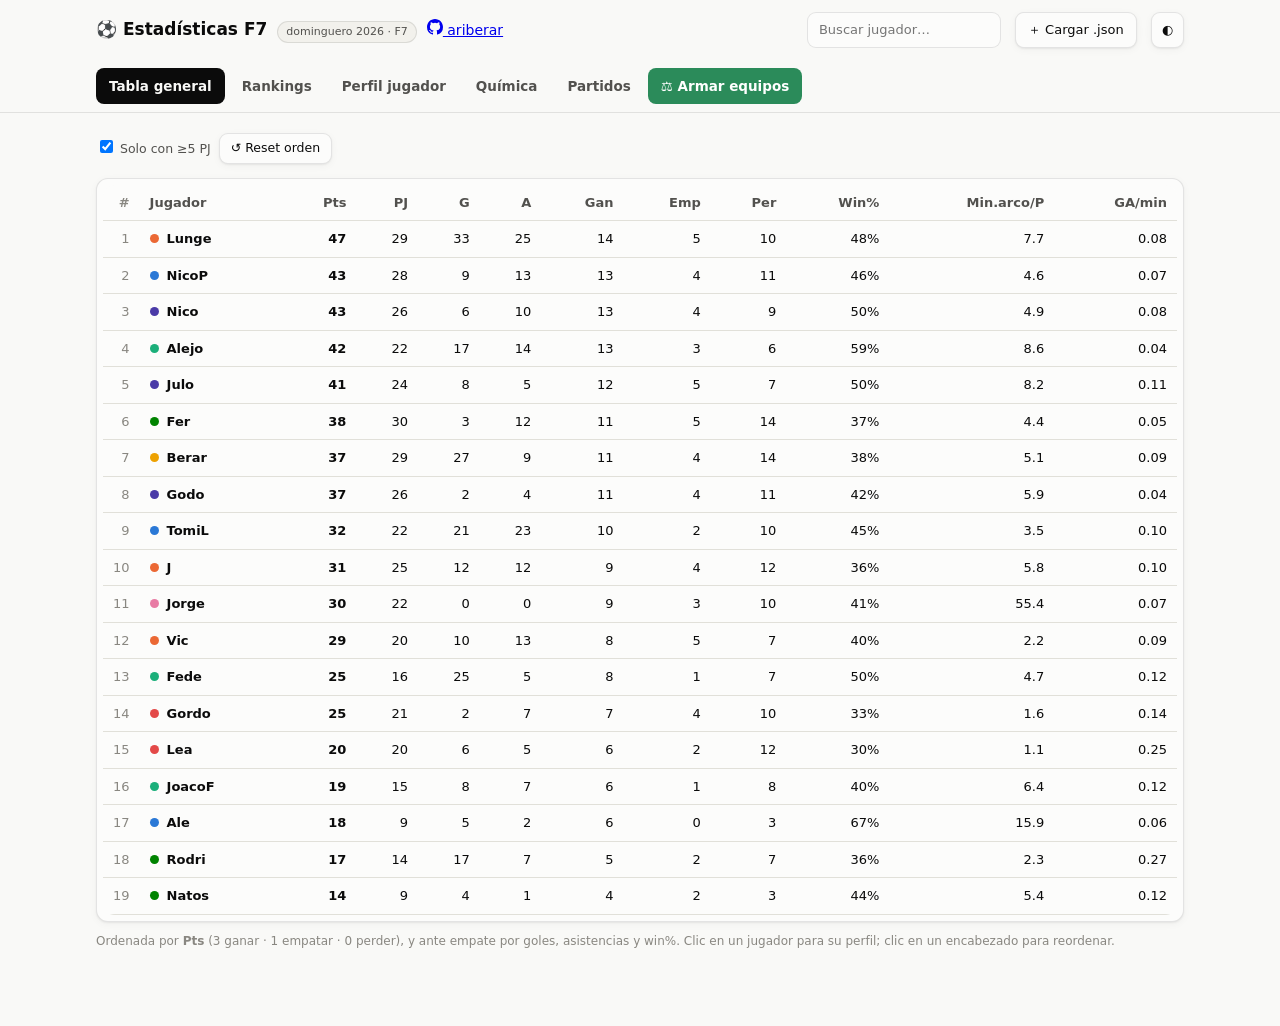
==== index.html @ dde93b11 "separe los datos del body del html a un .json" ====
<!DOCTYPE html>
<html lang="es">
<head>
<meta charset="utf-8">
<meta name="viewport" content="width=device-width, initial-scale=1">
<title>Estadísticas Fútbol 7 — Panel</title>
<link rel="stylesheet" href="/styles.css">
<script src="/scripts.js" defer></script>
</head>
<body>
<header>
  <div class="hbar">
   <div class="brand">
  <b>⚽ Estadísticas F7</b>
  <span class="badge" id="seasonBadge">temporada</span>
  <a href="https://github.com/ariberar"
     target="_blank"
     rel="noopener noreferrer"
     class="github-link">
    <svg height="16" width="16" viewBox="0 0 16 16" fill="currentColor">
      <path d="M8 0C3.58 0 0 3.58 0 8a8 8 0 0 0 5.47 7.59c.4.07.55-.17.55-.38
      0-.19-.01-.82-.01-1.49-2.01.37-2.53-.49-2.69-.94-.09-.23-.48-.94-.82-1.13
      -.28-.15-.68-.52-.01-.53.63-.01 1.08.58 1.23.82.72 1.21 1.87.87 2.33.66
      .07-.52.28-.87.51-1.07-1.78-.2-3.64-.89-3.64-3.95
      0-.87.31-1.59.82-2.15-.08-.2-.36-1.02.08-2.12
      0 0 .67-.21 2.2.82a7.65 7.65 0 0 1 4 0c1.53-1.04 2.2-.82 2.2-.82
      .44 1.1.16 1.92.08 2.12.51.56.82 1.27.82 2.15
      0 3.07-1.87 3.75-3.65 3.95.29.25.54.73.54 1.48
      0 1.07-.01 1.93-.01 2.2 0 .21.15.46.55.38A8.01 8.01 0 0 0 16 8
      c0-4.42-3.58-8-8-8z"/>
    </svg>
    ariberar
  </a>
</div>
    <div class="spacer"></div>
    <input class="search" id="search" placeholder="Buscar jugador…" autocomplete="off" list="playerList">
    <datalist id="playerList"></datalist>
    <button class="btn" id="loadBtn">＋ Cargar .json</button>
    <button class="btn icon" id="themeBtn" title="Tema">◐</button>
    <input type="file" id="fileInput" accept=".json" multiple hidden>
  </div>
  <div class="hbar" style="padding-top:0;padding-bottom:8px">
    <nav class="tabs" id="tabs">
      <button data-tab="tabla" aria-selected="true">Tabla general</button>
      <button data-tab="rankings">Rankings</button>
      <button data-tab="perfil">Perfil jugador</button>
      <button data-tab="quimica">Química</button>
      <button data-tab="partidos">Partidos</button>
      <a class="armlink" href="armador.html">⚖️ Armar equipos</a>
    </nav>
  </div>
</header>

<div class="wrap">
  <section class="tab" id="tab-tabla">
    <div class="controls">
      <label class="lbl"><input type="checkbox" id="minPj" checked> Solo con ≥5 PJ</label>
      <button class="btn" id="resetTable" style="padding:5px 11px;font-size:12.5px">↺ Reset orden</button>
      <span class="spacer"></span>
    </div>
    <div class="card" style="padding:6px"><div class="tblwrap"><table class="data" id="mainTable"></table></div></div>
    <p class="hint" style="margin-top:10px">Ordenada por <b>Pts</b> (3 ganar · 1 empatar · 0 perder), y ante empate por goles, asistencias y win%. Clic en un jugador para su perfil; clic en un encabezado para reordenar.</p>
  </section>

  <section class="tab tabhide" id="tab-rankings">
    <div class="controls">
      <div class="seg" id="rankMetric">
        <button data-k="goles" aria-pressed="true">Goleadores</button>
        <button data-k="asis">Asistencias</button>
        <button data-k="impacto">Impacto</button>
        <button data-k="winpct">Win %</button>
      </div>
      <label class="lbl" style="margin-left:8px"><input type="checkbox" id="rankAvg"> Promedio por partido</label>
      <label class="lbl"><input type="checkbox" id="minPj2" checked> ≥5 PJ</label>
    </div>
    <div class="card"><h3 id="rankTitle">Goleadores</h3><div class="sub" id="rankSub"></div><div class="bars" id="rankBars"></div></div>
    <div class="card" style="margin-top:14px"><h3>Totales de la temporada</h3><div class="sub">en lo que va del año</div><div class="recs" id="seasonTotals"></div></div>
    <div class="card" style="margin-top:14px"><h3>Récords de la temporada</h3><div class="sub">las marcas más altas de un solo partido y las mejores rachas</div><div class="recs" id="seasonRecs"></div></div>
    <div class="card" style="margin-top:14px"><h3>Distribuciones</h3><div class="sub">cómo se reparten los goles</div><div id="histos"></div></div>
  </section>

  <section class="tab tabhide" id="tab-perfil">
    <div class="controls"><select class="sel" id="playerSel"></select></div>
    <div id="perfilBody" class="grid"></div>
  </section>

  <section class="tab tabhide" id="tab-quimica">
    <div class="controls">
      <div class="seg" id="quimMode">
        <button data-q="winmat" aria-pressed="true">Win% por dupla</button>
        <button data-q="coplay">Con quién juega</button>
        <button data-q="assist">Red de asistencias</button>
      </div>
    </div>
    <div class="card" id="quimCard"></div>
    <p class="hint" id="quimHint" style="margin-top:10px"></p>
  </section>

  <section class="tab tabhide" id="tab-partidos">
    <div class="card" style="margin-bottom:14px">
      <h3>Filtrar por jugadores</h3>
      <div class="sub">Agregá jugadores para ver en qué partidos coincidieron y cómo les fue juntos y en cada combinación de equipos.</div>
      <div class="chips" id="partChips">
        <input class="txt" id="partFilterInput" list="playerList" placeholder="Agregar jugador…" style="min-width:150px">
      </div>
      <div id="comboBox" style="margin-top:14px"></div>
    </div>
    <div class="card">
      <h3 id="partTitle">Partidos de la temporada</h3>
      <div class="sub" id="partSub"></div>
      <div class="hint" style="margin:-2px 0 10px">👆 Tocá un partido para desplegar su línea de tiempo y el resumen.</div>
      <div id="partList"></div>
      <div class="legend"><span><span class="cdot on"></span> tiene ese dato</span><span class="muted">completitud: goles · tiros · atajadas · ocasiones · quites</span></div>
    </div>
  </section>
</div>
<div class="tt" id="tt"></div>

</body>
</html>
---- styles.css ----
:root{
    color-scheme: light;
    --plane:#f9f9f7; --surface:#fcfcfb; --surface2:#f2f1ec;
    --ink:#0b0b0b; --ink2:#52514e; --muted:#898781;
    --grid:#e1e0d9; --axis:#c3c2b7; --border:rgba(11,11,11,0.10);
    --s1:#2a78d6; --s2:#eb6834; --s3:#1baf7a; --s4:#eda100;
    --s5:#e87ba4; --s6:#008300; --s7:#4a3aa7; --s8:#e34948;
    --good:#0ca30c; --bad:#d03b3b; --warn:#f5b301;
    --t1:#2a78d6; --t2:#eb6834; /* Paredón / Canchita */
    --radius:12px; --sh:0 1px 2px rgba(11,11,11,.06),0 2px 8px rgba(11,11,11,.04);
  }
  @media (prefers-color-scheme:dark){:root:not([data-theme="light"]){
    color-scheme:dark;
    --plane:#0d0d0d; --surface:#1a1a19; --surface2:#232320;
    --ink:#fff; --ink2:#c3c2b7; --muted:#898781;
    --grid:#2c2c2a; --axis:#383835; --border:rgba(255,255,255,0.10);
    --s1:#3987e5; --s2:#d95926; --s3:#199e70; --s4:#c98500;
    --s5:#d55181; --s6:#008300; --s7:#9085e9; --s8:#e66767;
    --good:#0ca30c; --bad:#d03b3b; --warn:#f5b301;
    --t1:#3987e5; --t2:#d95926;
  }}
  :root[data-theme="dark"]{
    color-scheme:dark;
    --plane:#0d0d0d; --surface:#1a1a19; --surface2:#232320;
    --ink:#fff; --ink2:#c3c2b7; --muted:#898781;
    --grid:#2c2c2a; --axis:#383835; --border:rgba(255,255,255,0.10);
    --s1:#3987e5; --s2:#d95926; --s3:#199e70; --s4:#c98500;
    --s5:#d55181; --s6:#008300; --s7:#9085e9; --s8:#e66767;
    --good:#0ca30c; --bad:#d03b3b; --warn:#f5b301;
    --t1:#3987e5; --t2:#d95926;
  }
  *{box-sizing:border-box}
  html,body{margin:0}
  body{background:var(--plane);color:var(--ink);
    font:14px/1.5 system-ui,-apple-system,"Segoe UI",sans-serif;-webkit-text-size-adjust:100%;}
  h1,h2,h3{margin:0;font-weight:650;letter-spacing:-.01em}
  .wrap{max-width:1120px;margin:0 auto;padding:0 16px 64px}
  header{position:sticky;top:0;z-index:20;background:var(--plane);border-bottom:1px solid var(--border)}
  .hbar{max-width:1120px;margin:0 auto;padding:12px 16px;display:flex;align-items:center;gap:14px;flex-wrap:wrap}
  .brand{display:flex;align-items:baseline;gap:10px}
  .brand b{font-size:17px}
  .badge{font-size:11px;color:var(--ink2);background:var(--surface2);padding:2px 8px;border-radius:999px;border:1px solid var(--border)}
  .spacer{flex:1}
  .btn{font:inherit;font-size:13px;color:var(--ink);background:var(--surface);border:1px solid var(--border);border-radius:9px;padding:7px 12px;cursor:pointer;box-shadow:var(--sh)}
  .btn:hover{background:var(--surface2)}
  .btn.icon{padding:7px 10px}
  input.search,input.txt{font:inherit;font-size:13px;background:var(--surface);color:var(--ink);border:1px solid var(--border);border-radius:9px;padding:7px 11px;min-width:170px}
  nav.tabs{display:flex;gap:4px;overflow-x:auto;padding:8px 0 0}
  nav.tabs button{font:inherit;font-size:13.5px;font-weight:550;color:var(--ink2);background:none;border:none;border-radius:8px;padding:8px 13px;cursor:pointer;white-space:nowrap}
  nav.tabs button:hover{background:var(--surface2);color:var(--ink)}
  nav.tabs button[aria-selected="true"]{background:var(--ink);color:var(--plane)}
  .armlink{font:inherit;font-size:13.5px;font-weight:600;color:#fff;background:#2b8b5a;border-radius:8px;padding:8px 13px;white-space:nowrap;text-decoration:none;margin-left:auto;align-self:center}
  .armlink:hover{background:#3fae74}
  section.tab{padding-top:20px}
  .grid{display:grid;gap:14px}
  .card{background:var(--surface);border:1px solid var(--border);border-radius:var(--radius);box-shadow:var(--sh);padding:16px}
  .card h3{font-size:13px;color:var(--ink2);font-weight:600;margin-bottom:2px;text-transform:uppercase;letter-spacing:.03em}
  .card .sub{font-size:12px;color:var(--muted);margin-bottom:12px}
  .tiles{display:grid;grid-template-columns:repeat(auto-fit,minmax(120px,1fr));gap:10px}
  .tile{background:var(--surface);border:1px solid var(--border);border-radius:var(--radius);padding:12px 14px;box-shadow:var(--sh)}
  .tile .v{font-size:26px;font-weight:680;letter-spacing:-.02em;line-height:1.1}
  .tile .k{font-size:11.5px;color:var(--muted);text-transform:uppercase;letter-spacing:.03em;margin-top:2px}
  .tile .v small{font-size:14px;color:var(--muted);font-weight:500}
  .tblwrap{overflow-x:auto;border-radius:var(--radius)}
  table.data{border-collapse:collapse;width:100%;font-variant-numeric:tabular-nums;font-size:13px}
  table.data th,table.data td{padding:8px 10px;text-align:right;white-space:nowrap;border-bottom:1px solid var(--grid)}
  table.data th:first-child,table.data td:first-child{text-align:right;width:34px;color:var(--muted)}
  table.data th:nth-child(2),table.data td:nth-child(2){text-align:left;position:sticky;left:0;background:var(--surface)}
  table.data th{color:var(--ink2);font-weight:600;cursor:pointer;user-select:none;position:sticky;top:0;background:var(--surface);z-index:1}
  table.data th:hover{color:var(--ink)}
  table.data th.sorted{color:var(--ink)}
  table.data th.sorted::after{content:" ▾";color:var(--muted)}
  table.data th.asc.sorted::after{content:" ▴"}
  table.data td.hi{font-weight:680}
  table.data tbody tr{cursor:pointer}
  table.data tbody tr:hover td,table.data tbody tr:hover td:nth-child(2){background:var(--surface2)}
  .pname{display:flex;align-items:center;gap:8px;font-weight:600}
  .dot{width:9px;height:9px;border-radius:50%;flex:none}
  .bars{display:flex;flex-direction:column;gap:7px}
  .brow{display:grid;grid-template-columns:120px 1fr 46px;align-items:center;gap:10px;font-size:13px}
  .brow .nm{overflow:hidden;text-overflow:ellipsis;white-space:nowrap}
  .btrk{background:var(--surface2);border-radius:5px;height:16px;position:relative;overflow:hidden}
  .bfil{display:block;height:100%;border-radius:5px 4px 4px 5px;min-width:3px}
  .brow .vv{text-align:right;font-variant-numeric:tabular-nums;color:var(--ink2)}
  .controls{display:flex;gap:8px;flex-wrap:wrap;align-items:center;margin-bottom:14px}
  .seg{display:inline-flex;background:var(--surface2);border-radius:9px;padding:3px;gap:2px;flex-wrap:wrap}
  .seg button{font:inherit;font-size:12.5px;border:none;background:none;color:var(--ink2);padding:5px 11px;border-radius:7px;cursor:pointer}
  .seg button[aria-pressed="true"]{background:var(--surface);color:var(--ink);box-shadow:var(--sh)}
  select.sel{font:inherit;font-size:13px;background:var(--surface);color:var(--ink);border:1px solid var(--border);border-radius:9px;padding:7px 10px}
  label.lbl{font-size:12.5px;color:var(--ink2)}
  .muted{color:var(--muted)}
  .win{color:var(--good);font-weight:600}.loss{color:var(--bad);font-weight:600}.draw{color:var(--muted)}
  .tt{position:fixed;pointer-events:none;z-index:50;background:var(--ink);color:var(--plane);font-size:12px;padding:6px 9px;border-radius:7px;opacity:0;transition:opacity .08s;max-width:260px;box-shadow:var(--sh);line-height:1.45}
  svg text{fill:var(--ink2)}
  .hint{font-size:12px;color:var(--muted)}
  .matchrow{display:grid;grid-template-columns:92px 1fr auto;gap:12px;align-items:center;padding:11px 4px;border-bottom:1px solid var(--grid);cursor:pointer}
  .matchrow:hover{background:var(--surface2)}
  .matchrow .chev{color:var(--muted);font-size:11px;transition:transform .15s}
  .mwrap.open .chev{transform:rotate(90deg)}
  .tldetail{padding:6px 4px 14px;border-bottom:1px solid var(--grid);background:var(--surface2)}
  .tlvideo{display:inline-block;margin:4px 4px 10px;padding:8px 14px;background:var(--s8);color:#fff;border-radius:9px;font-size:13px;font-weight:600;box-shadow:var(--sh)}
  .tlvideo:hover{filter:brightness(1.08)}
  .tlvideo.tlfull{background:var(--s1)}
  .resumen{padding:2px 2px 4px}
  .reschips{display:flex;gap:6px;flex-wrap:wrap;justify-content:center;margin:2px 0 12px}
  .rchip{font-size:11.5px;padding:3px 10px;border-radius:999px;border:1px solid var(--border);color:var(--ink2);font-variant-numeric:tabular-nums}
  .rchip.t1{border-color:var(--t1);color:var(--t1)} .rchip.t2{border-color:var(--t2);color:var(--t2)}
  .rescols{display:grid;grid-template-columns:1fr 1fr;gap:10px}
  .rescol{border:1px solid var(--border);border-radius:10px;padding:10px 12px;background:var(--surface)}
  .rescol.t1{border-top:3px solid var(--t1)} .rescol.t2{border-top:3px solid var(--t2)}
  .resh{font-weight:700;font-size:13px;margin-bottom:6px}
  .rescol.t1 .resh{color:var(--t1)} .rescol.t2 .resh{color:var(--t2)}
  .resrow{display:flex;justify-content:space-between;gap:8px;font-size:12.5px;padding:3px 0;cursor:pointer;border-bottom:1px solid var(--grid)}
  .resrow:last-child{border-bottom:none} .resrow:hover .resn{color:var(--ink);text-decoration:underline}
  .resn{font-weight:600} .resv{font-variant-numeric:tabular-nums;color:var(--muted);white-space:nowrap}
  .resarco{font-size:11.5px;color:var(--ink2);margin-top:6px;padding-top:5px;border-top:1px dashed var(--grid)}
  @media(max-width:560px){.rescols{grid-template-columns:1fr}}
  .modal{position:fixed;inset:0;z-index:100;background:rgba(0,0,0,.55);display:flex;align-items:center;justify-content:center;padding:16px}
  .modalbox{background:var(--surface);border:1px solid var(--border);border-radius:14px;max-width:640px;width:100%;max-height:88vh;display:flex;flex-direction:column;box-shadow:0 10px 40px rgba(0,0,0,.45)}
  .modalhd{display:flex;align-items:center;justify-content:space-between;gap:10px;padding:12px 16px;border-bottom:1px solid var(--border);font-size:14px}
  .modalx{border:none;background:var(--surface2);color:var(--ink);border-radius:8px;width:30px;height:30px;cursor:pointer;font-size:14px;flex:none}
  .modalbody{padding:14px 16px;overflow:auto}
  .fchips{display:flex;gap:6px;flex-wrap:wrap;margin:12px 0 6px}
  .fchip{font-size:12px;padding:4px 11px;border-radius:999px;border:1px solid var(--border);background:var(--surface);color:var(--ink2);cursor:pointer}
  .fchip.on{background:var(--s3);color:#fff;border-color:transparent}
  .tl{display:flex;flex-direction:column;gap:2px;max-width:560px}
  .tlrow{display:grid;grid-template-columns:40px 12px 1fr;align-items:center;gap:8px;padding:3px 8px;font-size:12.5px}
  .tlmin{text-align:right;font-variant-numeric:tabular-nums;color:var(--muted);font-size:11px}
  .tltxt b{font-weight:650}
  .score{font-variant-numeric:tabular-nums;font-weight:680;font-size:15px}
  .teams{font-size:12.5px;color:var(--ink2);overflow:hidden}
  .teams .selp{font-weight:700;color:var(--ink);background:var(--surface2);padding:0 4px;border-radius:4px}
  .cov{display:flex;gap:4px}
  .cdot{width:7px;height:7px;border-radius:50%;background:var(--axis)}
  .cdot.on{background:var(--s3)}
  .tabhide{display:none}
  .recs{display:grid;grid-template-columns:repeat(auto-fit,minmax(150px,1fr));gap:8px}
  .rec{border:1px solid var(--border);border-radius:10px;padding:9px 11px;background:var(--surface)}
  .rec .rv{font-size:19px;font-weight:680}
  .rec .rk{font-size:11px;color:var(--muted)}
  .rec .rd{font-size:11px;color:var(--ink2);margin-top:1px}
  .chips{display:flex;gap:6px;flex-wrap:wrap;align-items:center}
  .pchip{display:inline-flex;align-items:center;gap:6px;font-size:12.5px;background:var(--surface2);border:1px solid var(--border);border-radius:999px;padding:3px 6px 3px 10px}
  .pchip b{font-weight:600}
  .pchip button{border:none;background:none;color:var(--muted);cursor:pointer;font-size:14px;line-height:1;padding:0 2px}
  .pchip button:hover{color:var(--bad)}
  .combo{border:1px solid var(--border);border-radius:10px;padding:10px 12px;margin-bottom:8px;background:var(--surface)}
  .combo .cfg{font-size:13px;font-weight:600;margin-bottom:3px}
  .wep{font-variant-numeric:tabular-nums;font-size:12.5px}
  .legend{display:flex;gap:14px;flex-wrap:wrap;font-size:12px;color:var(--ink2);margin-top:8px;align-items:center}
  .legend span{display:inline-flex;align-items:center;gap:5px}
  .sw{width:12px;height:12px;border-radius:3px;display:inline-block}
  @media(max-width:640px){
    .brow{grid-template-columns:84px 1fr 40px}
    table.data th:nth-child(2),table.data td:nth-child(2){position:static}
}
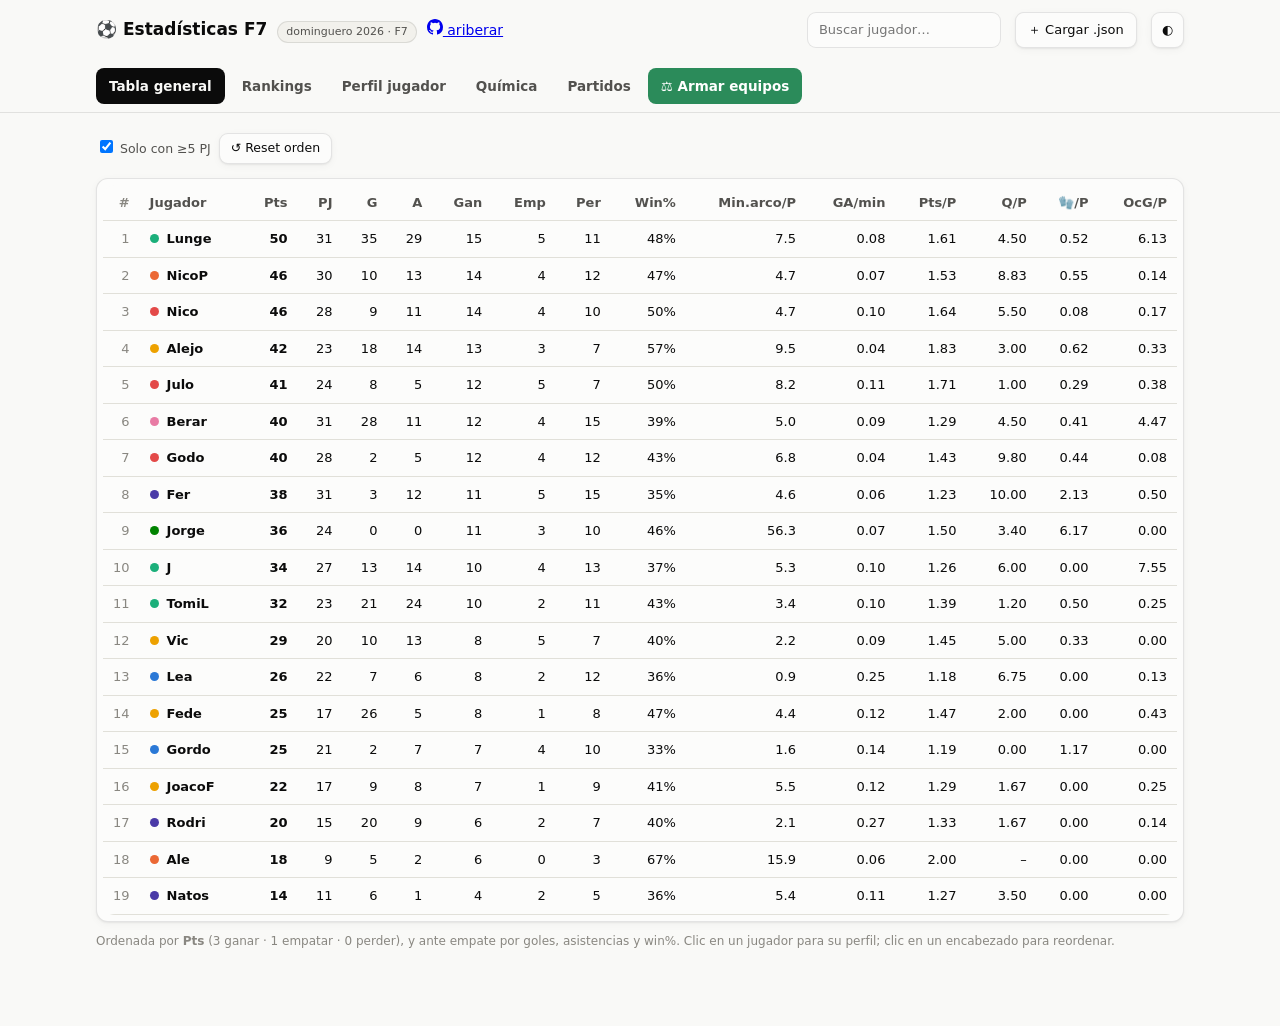
==== commit b731140d: "agregue algunas estadisticas" ====
--- a/index.html
+++ b/index.html
@@ -4,8 +4,8 @@
 <meta charset="utf-8">
 <meta name="viewport" content="width=device-width, initial-scale=1">
 <title>Estadísticas Fútbol 7 — Panel</title>
-<link rel="stylesheet" href="/styles.css">
-<script src="/scripts.js" defer></script>
+<link rel="stylesheet" href="./styles.css?v=20260921">
+<script src="./scripts.js?v=20260921b" defer></script>
 </head>
 <body>
 <header>
@@ -69,6 +69,10 @@
         <button data-k="asis">Asistencias</button>
         <button data-k="impacto">Impacto</button>
         <button data-k="winpct">Win %</button>
+        <button data-k="ptsPP">Pts esperados/P</button>
+        <button data-k="quites">Quites/P</button>
+        <button data-k="atajadas">Atajadas/P</button>
+        <button data-k="ocasiones">Ocasiones/P</button>
       </div>
       <label class="lbl" style="margin-left:8px"><input type="checkbox" id="rankAvg"> Promedio por partido</label>
       <label class="lbl"><input type="checkbox" id="minPj2" checked> ≥5 PJ</label>
--- a/styles.css
+++ b/styles.css
@@ -110,9 +110,11 @@
   .rescol.t1{border-top:3px solid var(--t1)} .rescol.t2{border-top:3px solid var(--t2)}
   .resh{font-weight:700;font-size:13px;margin-bottom:6px}
   .rescol.t1 .resh{color:var(--t1)} .rescol.t2 .resh{color:var(--t2)}
-  .resrow{display:flex;justify-content:space-between;gap:8px;font-size:12.5px;padding:3px 0;cursor:pointer;border-bottom:1px solid var(--grid)}
+  .resrow{display:flex;justify-content:space-between;align-items:flex-start;gap:8px;font-size:12.5px;padding:3px 0;cursor:pointer;border-bottom:1px solid var(--grid)}
   .resrow:last-child{border-bottom:none} .resrow:hover .resn{color:var(--ink);text-decoration:underline}
-  .resn{font-weight:600} .resv{font-variant-numeric:tabular-nums;color:var(--muted);white-space:nowrap}
+  .resn{font-weight:600} .resv{font-variant-numeric:tabular-nums;color:var(--muted);white-space:nowrap;text-align:right}
+  .resx{display:block;font-size:10.5px;color:var(--ink2);font-weight:400;margin-top:1px}
+  .reslegend{font-size:10.5px;color:var(--muted);text-align:center;margin:-6px 0 10px}
   .resarco{font-size:11.5px;color:var(--ink2);margin-top:6px;padding-top:5px;border-top:1px dashed var(--grid)}
   @media(max-width:560px){.rescols{grid-template-columns:1fr}}
   .modal{position:fixed;inset:0;z-index:100;background:rgba(0,0,0,.55);display:flex;align-items:center;justify-content:center;padding:16px}
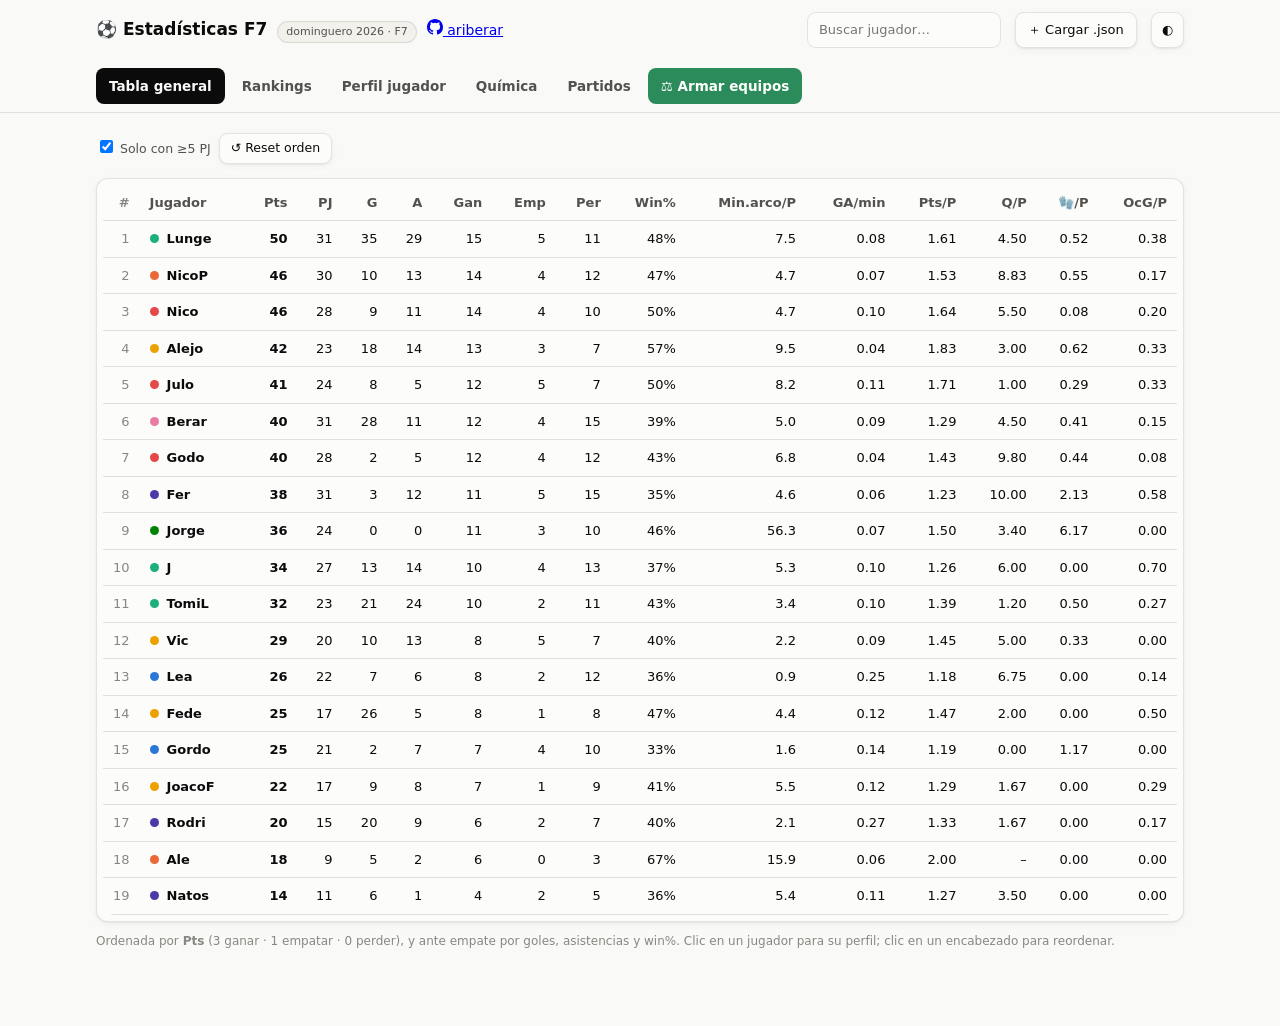
==== commit 362dc2ab: "excluyo partido 5 y 6 para estadíasticas de ocasiones generadas, otro criterio de anotación" ====
--- a/index.html
+++ b/index.html
@@ -5,7 +5,7 @@
 <meta name="viewport" content="width=device-width, initial-scale=1">
 <title>Estadísticas Fútbol 7 — Panel</title>
 <link rel="stylesheet" href="./styles.css?v=20260921">
-<script src="./scripts.js?v=20260921b" defer></script>
+<script src="./scripts.js?v=20260921c" defer></script>
 </head>
 <body>
 <header>
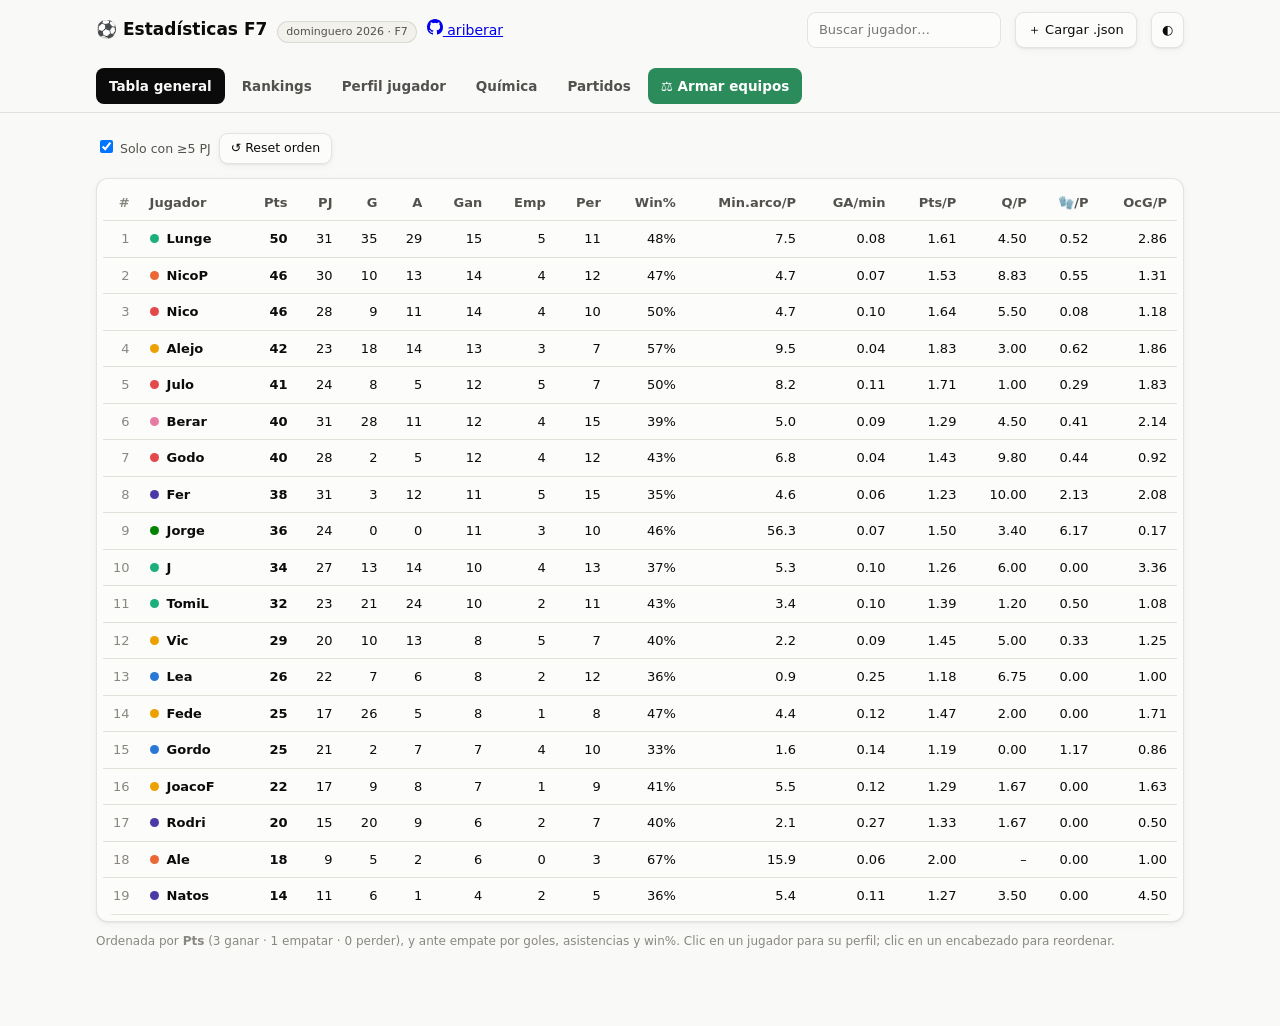
==== commit 1f1bd9bf: "modifique rankings" ====
--- a/index.html
+++ b/index.html
@@ -5,7 +5,7 @@
 <meta name="viewport" content="width=device-width, initial-scale=1">
 <title>Estadísticas Fútbol 7 — Panel</title>
 <link rel="stylesheet" href="./styles.css?v=20260921">
-<script src="./scripts.js?v=20260921c" defer></script>
+<script src="./scripts.js?v=20260921d" defer></script>
 </head>
 <body>
 <header>
@@ -69,10 +69,10 @@
         <button data-k="asis">Asistencias</button>
         <button data-k="impacto">Impacto</button>
         <button data-k="winpct">Win %</button>
-        <button data-k="ptsPP">Pts esperados/P</button>
-        <button data-k="quites">Quites/P</button>
-        <button data-k="atajadas">Atajadas/P</button>
-        <button data-k="ocasiones">Ocasiones/P</button>
+        <button data-k="ptsPP">Puntos</button>
+        <button data-k="quites">Quites</button>
+        <button data-k="atajadas">Atajadas</button>
+        <button data-k="ocasiones">Ocasiones</button>
       </div>
       <label class="lbl" style="margin-left:8px"><input type="checkbox" id="rankAvg"> Promedio por partido</label>
       <label class="lbl"><input type="checkbox" id="minPj2" checked> ≥5 PJ</label>
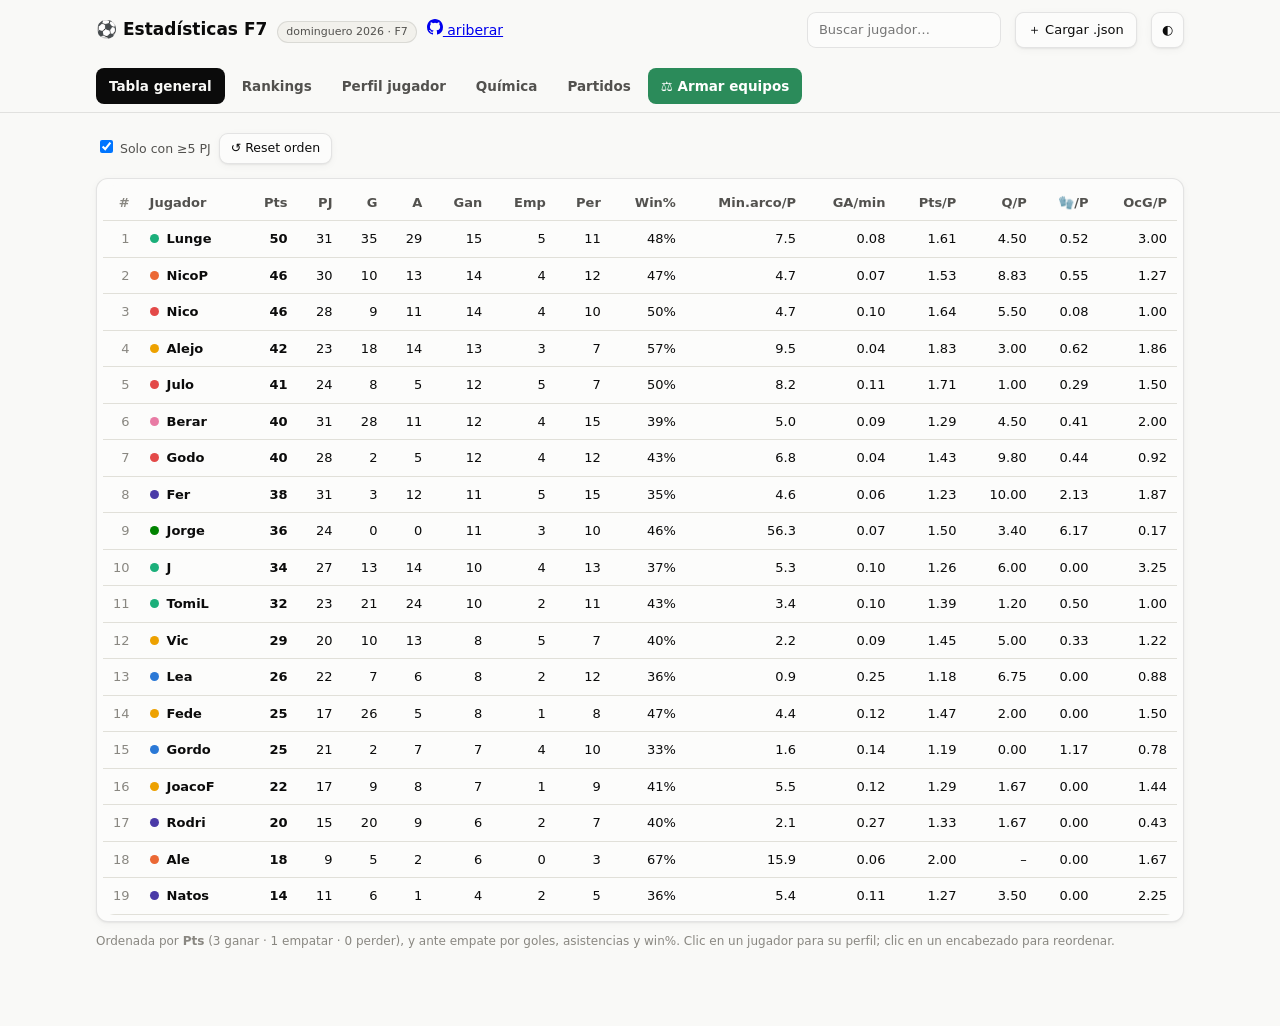
==== commit fdc0573d: "cambie timelines para que aparezcan OcG en el resumen" ====
--- a/index.html
+++ b/index.html
@@ -5,7 +5,7 @@
 <meta name="viewport" content="width=device-width, initial-scale=1">
 <title>Estadísticas Fútbol 7 — Panel</title>
 <link rel="stylesheet" href="./styles.css?v=20260921">
-<script src="./scripts.js?v=20260921d" defer></script>
+<script src="./scripts.js?v=20260921f" defer></script>
 </head>
 <body>
 <header>
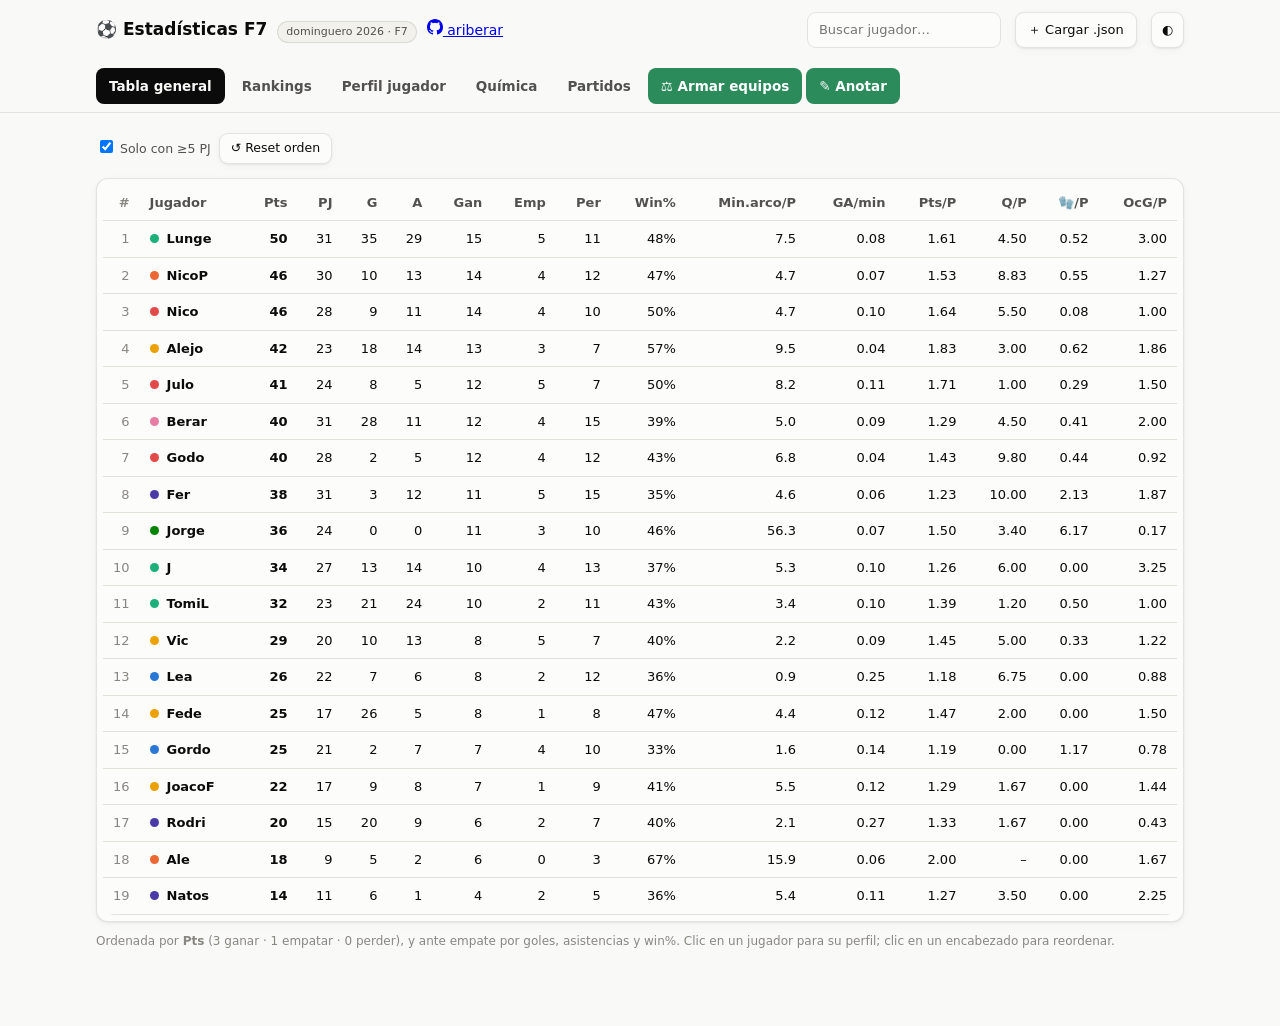
==== commit e88b1e9e: "publicar partido al repo desde app de anotacion" ====
--- a/index.html
+++ b/index.html
@@ -5,7 +5,7 @@
 <meta name="viewport" content="width=device-width, initial-scale=1">
 <title>Estadísticas Fútbol 7 — Panel</title>
 <link rel="stylesheet" href="./styles.css?v=20260921">
-<script src="./scripts.js?v=20260921f" defer></script>
+<script src="./scripts.js?v=20260921h" defer></script>
 </head>
 <body>
 <header>
@@ -47,6 +47,7 @@
       <button data-tab="quimica">Química</button>
       <button data-tab="partidos">Partidos</button>
       <a class="armlink" href="armador.html">⚖️ Armar equipos</a>
+      <a class="armlink" href="anotador.html">✎ Anotar</a>
     </nav>
   </div>
 </header>
